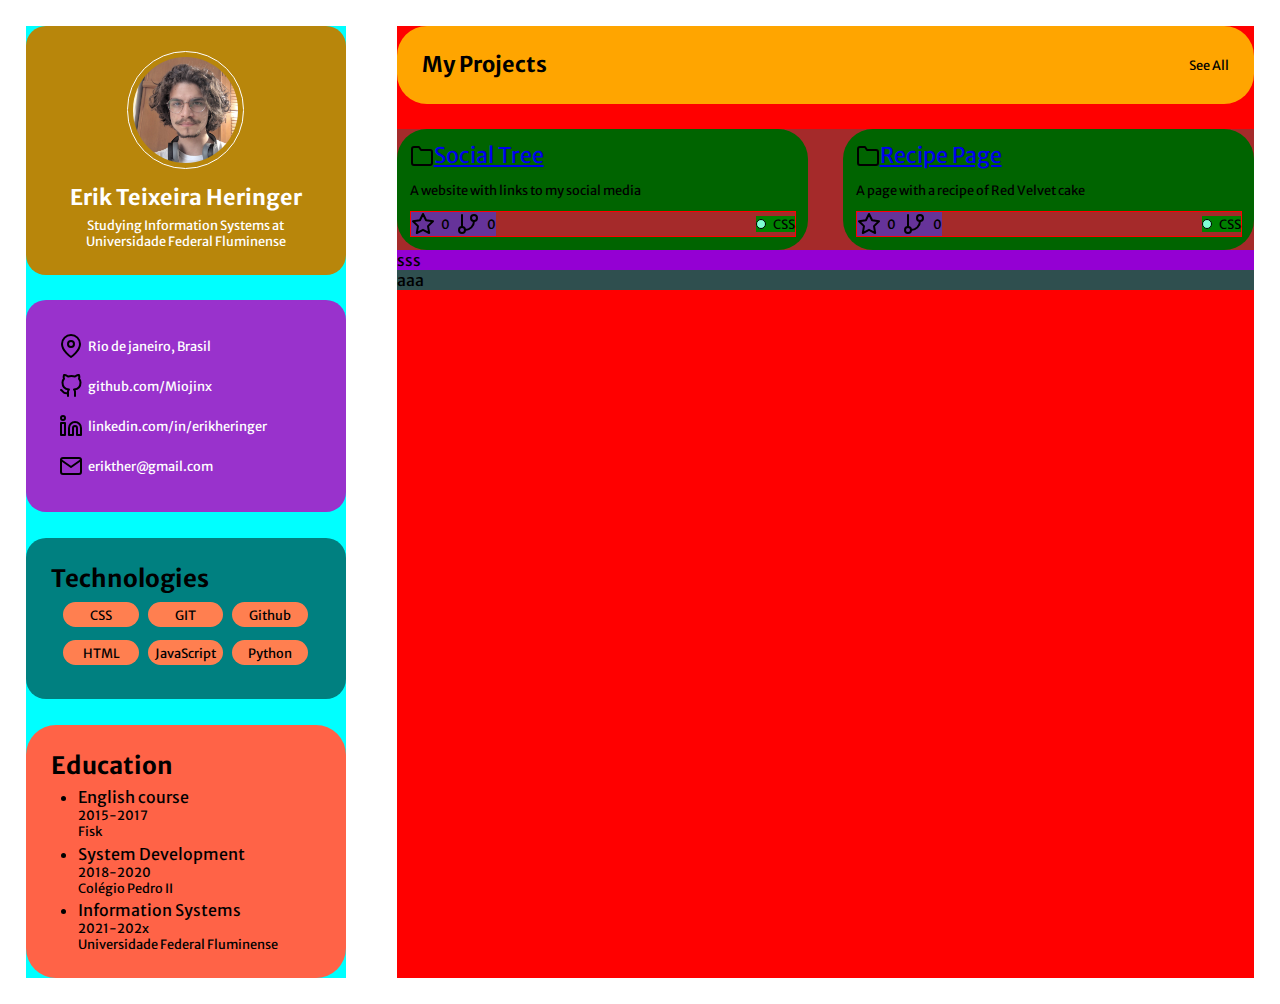
==== index.html @ 953acd4e "finished the style for projects" ====
<!DOCTYPE html>
<html lang="en">

<head>
    <link rel="stylesheet" href="style.css">
    <meta charset="UTF-8">
    <meta http-equiv="X-UA-Compatible" content="IE=edge">
    <meta name="viewport" content="width=device-width, initial-scale=1.0">
    <title>Portfólio de Erik Heringer</title>
    <link rel="preconnect" href="https://fonts.googleapis.com">
    <link rel="preconnect" href="https://fonts.gstatic.com" crossorigin>
    <link
        href="https://fonts.googleapis.com/css2?family=Merriweather+Sans:ital,wght@0,400;0,700;1,400;1,700&display=swap"
        rel="stylesheet">
</head>

<body>

    <aside>

        <div id="profile"> <!-- contains profile picture, name and charge -->
            <img id="erik-icon" src="./Erik icon.jfif" alt="imagem aqui">
            <div id="container-profile">
                <h2 id="name">Erik Teixeira Heringer</h2>
                <p id="charge">Studying Information Systems at<br>Universidade Federal Fluminense</p>
            </div>
        </div>

        <div id="informations"> <!-- location info and some social medias -->

            <div class="links-info">
                <img src="./assets/map-pin.svg" alt=""><span>Rio de janeiro, Brasil</span>
            </div>
            <div class="links-info">
                <img src="./assets/github.svg" alt="">
                <a href="https://github.com/Miojinx/">github.com/Miojinx</a>
            </div>
            <div class="links-info">
                <img src="./assets/linkedin.svg" alt="">
                <a href="https://www.linkedin.com/in/erikheringer/">linkedin.com/in/erikheringer</a>
            </div>
            <div class="links-info">
                <img src="./assets/mail.svg" alt="">
                <a href="mailto:erikther@gmail.com">erikther@gmail.com</a>
            </div>

        </div>

        <div id="technologies"> <!-- technologies Im Studying -->

            <h2>Technologies</h2>
            <div class="container-technologies">
                <div class="content-technologies">
                    <p>CSS</p>
                </div>
                <div class="content-technologies">
                    <p>GIT</p>
                </div>
                <div class="content-technologies">
                    <p>Github</p>
                </div>
                <div class="content-technologies">
                    <p>HTML</p>
                </div>
                <div class="content-technologies">
                    <p>JavaScript</p>
                </div>
                <div class="content-technologies">
                    <p>Python</p>
                </div>
            </div>

        </div>

        <!-- <div id="experiences"> When I get a job, then I'll gain experience ;) 😉
            <h2>Experiences</h2>
        </div> -->

        <div id="education"> <!-- //some courses I made -->
            <h2>Education</h2>
            <ul class="container-education">
                <li>English course</li>
                <p>2015-2017</p>
                <p class="content-location-education">Fisk</p>
                <li>System Development</li>
                <p>2018-2020</p>
                <p class="content-location-education">Colégio Pedro II</p>
                <li>Information Systems</li>
                <p>2021-202x</p>
                <p class="content-location-education">Universidade Federal Fluminense</p>
            </ul>
        </div>
    </aside>

    <main>
        <div id="my-projects">
            <h2>My Projects</h2><span id="see-all">See All</span>
        </div>

        <div id="container-projects">
            <div class="project">

                <div class="title-project"><img src="./assets/folder.svg" alt="">
                    <a href="https://github.com/Miojinx/Social-Tree">Social Tree</a>
                </div>
                <span>A website with links to my social media</span>

                <div class="bottom-of-project">
                    <div class="git-info-project"><img src="./assets/star.svg" alt="">0
                        <img src="./assets/git-branch.svg" alt="">0
                    </div>
                    <div class="main-language">
                        <div class="color-project"></div><p>CSS</p>
                    </div>
                </div>

            </div>
            <div class="project">

                <div class="title-project"><img src="./assets/folder.svg" alt="">
                    <a href="https://github.com/Miojinx/P-gina-de-Receita">Recipe Page</a>
                </div>
                <span>A page with a recipe of Red Velvet cake</span>

                <div class="bottom-of-project">
                    <div class="git-info-project"><img src="./assets/star.svg" alt="">0
                        <img src="./assets/git-branch.svg" alt="">0
                    </div>
                    <div class="main-language">
                        <div class="color-project"></div><p>CSS</p>
                    </div>
                </div>

            </div>
        </div>
        <div id="recent-posts">sss</div>
        <div id="post">aaa</div>
    </main>
</body>

</html>
---- style.css ----
@import url('https://fonts.googleapis.com/css2?family=Merriweather+Sans:ital,wght@0,400;0,700;1,400;1,700&display=swap');

*{
    margin: 0;
    padding: 0;
    font-family: 'Merriweather Sans', sans-serif;
    box-sizing: border-box;
    font: 0.8rem;
}

body{
    display: flex;
}

aside{
    display: flex;
    flex-direction: column;
    box-sizing: border-box;
    background-color: aqua;
    margin: 2vw 2vw 2vw 2vw;
}

main{
    flex-grow: 1;
    background-color: red;
    display: flex;
    flex-direction: column;
    box-sizing: border-box;
    margin: 2vw 2vw 2vw 2vw;
}

/* style of profile div */

#profile{
    background-color: darkgoldenrod;
    display: flex;
    flex-direction: column;
    align-items: center;
    justify-content: center;
    text-align: center;
    width: 25vw;
    border-radius: 20px;
    margin-bottom: 2vw;
    padding: 1vw;
    padding-top: 2vw;
    padding-bottom: 2vw;
}

#container-profile{
    display: flex;
    flex-direction: column;
    margin-top: 5%;
    color: white;
    gap: 0.5vw;
}

#container-profile h2{
    font-size: 1.35rem;
}

#container-profile p{
    font-size: 0.8rem;
}

#erik-icon{
    object-fit:cover;
    width: 40%;
    border-radius: 50%;
    border: 1px solid white;
    padding: 5px;
}

/* style of informations div */

#informations{
    box-sizing: border-box;
    padding: 2vw;
    display: flex;
    justify-content: center;
    flex-direction: column;
    background-color: darkorchid;
    color: white;
    width: 25vw;
    font-size: 0.8rem;
    border-radius: 20px;
    margin-bottom: 2vw;
}

.links-info{
    display: flex;
    padding: 3%;
    align-items: center;
    
}

#informations a, #informations a:visited{
    color: white;
    margin-left: 2%;
    transition: 0.3s;
    text-decoration: none;
}

.links-info span{
    margin-left: 2%;
}

.links-info a:hover{
    opacity: 0.7;
}

/* style of technologies div */

#technologies{
    box-sizing: border-box;
    background-color: teal;
    width: 25vw;
    padding: 2vw;
    border-radius: 20px;
    margin-bottom: 2vw;
}

.container-technologies{
    display: flex;
    padding: 3%;
    font-size: 0.8rem;
    justify-content: space-around;
    flex-wrap: wrap;
    gap: 1vw 0;
}

.content-technologies{
    text-align: center;
    width: 30%;
    padding: 1%;
/*     margin-bottom: 3%; */
    border-radius: 20px;
    background-color:coral;
}

.content-technologies p{
    padding: 3%;
}

/* style of education div */

#education{
    box-sizing: border-box;
    background-color: tomato;
    width: 25vw;
    padding: 2vw;
    border-radius: 30px;

}

#education h2{
    margin-bottom: 2%;
}

#education ul{
    padding-left: 10%;
}

#education li{
    margin-top: 2%;
}

#education p{
    font-size: 0.8rem;
}

#my-projects{
    display: flex;
    background-color: orange;
    align-items: center;
    padding: 2vw;
    justify-content: space-between;
    border-radius: 30px;
    margin-bottom: 2vw;
}

#my-projects h2{
    font-size: 1.35rem;
}

#see-all{
    font-size: 0.8rem;
}

#container-projects{
    display: flex;
    background-color: brown;
    align-items: center;
    justify-content: space-between;

}

.project{
    font-size: 0.8rem;
    background-color: darkgreen;
    width: 48%;
    border-radius: 30px;
    display: flex;
    flex-direction: column;
    justify-content: center;
    padding: 1vw;
    gap: 1vw 0;
}
.project a{
    font-size: 1.35rem;
}

.title-project{
    display: flex;
    align-items: center;
}

.bottom-of-project{
    background-color: brown;
    border: 1px solid red;
    display: flex;
    align-items: center;
    justify-content: space-between;
}

.git-info-project{
    background-color: rebeccapurple;
    display: flex;
    align-items: center;
    justify-content: center;
    gap: 0.5vw;
}

.main-language{
    background-color: green;
    display: flex;
    align-items: center;
    justify-content: center;
    gap: 0.5vw;
}

.color-project{
    background-color: aquamarine;
    width: 10px;
    height: 10px;
    border: 1px solid black;
    border-radius: 360px;
}

#recent-posts{
    background-color: darkviolet;
}

#post{
    background-color: darkslategrey;
}
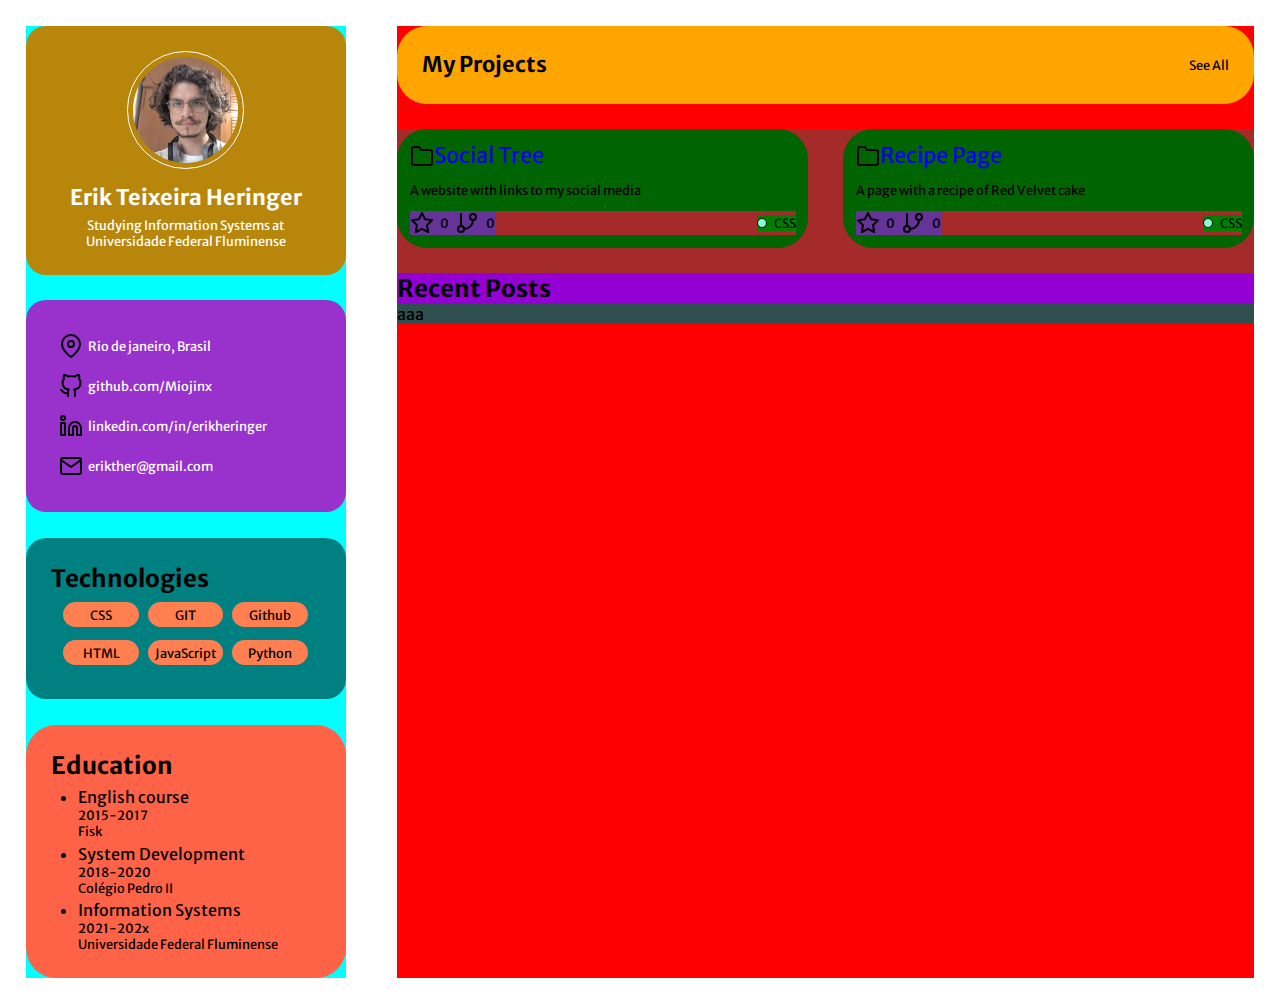
==== commit b94de8ae: "Added comments to better understanding of css" ====
--- a/index.html
+++ b/index.html
@@ -133,7 +133,7 @@
 
             </div>
         </div>
-        <div id="recent-posts">sss</div>
+        <div id="recent-posts"><h2>Recent Posts</h2></div>
         <div id="post">aaa</div>
     </main>
 </body>
--- a/style.css
+++ b/style.css
@@ -168,6 +168,8 @@
     font-size: 0.8rem;
 }
 
+/* style of project header */
+
 #my-projects{
     display: flex;
     background-color: orange;
@@ -191,8 +193,10 @@
     background-color: brown;
     align-items: center;
     justify-content: space-between;
-
-}
+    
+}
+
+/* style of projects */
 
 .project{
     font-size: 0.8rem;
@@ -204,9 +208,16 @@
     justify-content: center;
     padding: 1vw;
     gap: 1vw 0;
-}
-.project a{
+    margin-bottom: 2vw;
+}
+.project a, .project a:visited{
     font-size: 1.35rem;
+    transition: 0.3s;
+    text-decoration: none;
+}
+
+.project a:hover{
+    opacity: 0.7;
 }
 
 .title-project{
@@ -216,7 +227,6 @@
 
 .bottom-of-project{
     background-color: brown;
-    border: 1px solid red;
     display: flex;
     align-items: center;
     justify-content: space-between;
@@ -246,10 +256,14 @@
     border-radius: 360px;
 }
 
+/* style of recent posts header */
+
 #recent-posts{
     background-color: darkviolet;
 }
 
+/* style of posts */
+
 #post{
     background-color: darkslategrey;
 }
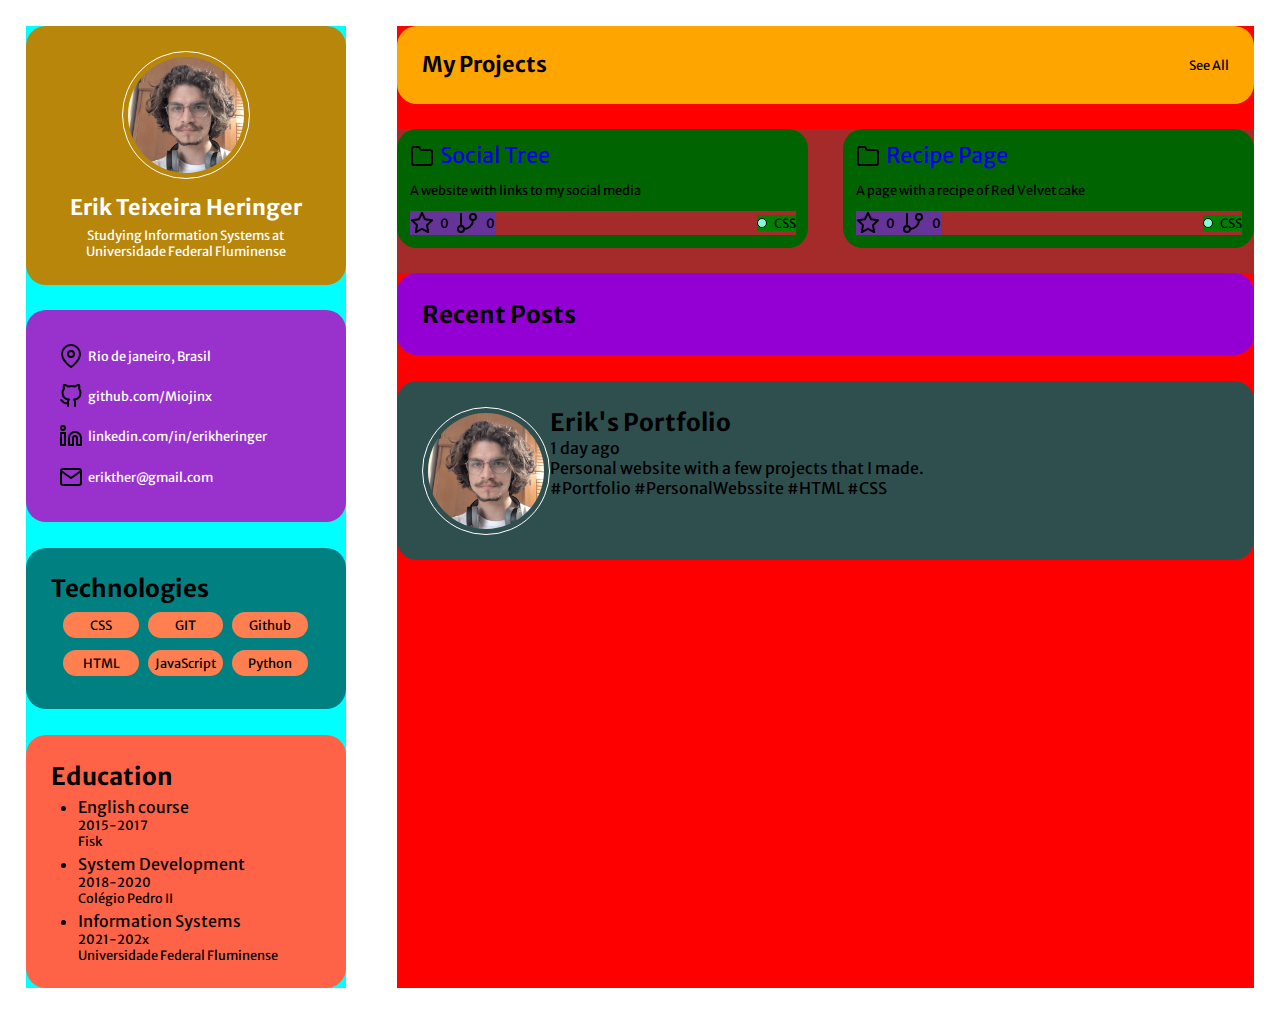
==== commit a822b1a2: "Created the html for post" ====
--- a/index.html
+++ b/index.html
@@ -19,7 +19,7 @@
     <aside>
 
         <div id="profile"> <!-- contains profile picture, name and charge -->
-            <img id="erik-icon" src="./Erik icon.jfif" alt="imagem aqui">
+            <img id="erik-icon" src="./Erik icon.jfif" alt="Erik's picture">
             <div id="container-profile">
                 <h2 id="name">Erik Teixeira Heringer</h2>
                 <p id="charge">Studying Information Systems at<br>Universidade Federal Fluminense</p>
@@ -110,7 +110,8 @@
                         <img src="./assets/git-branch.svg" alt="">0
                     </div>
                     <div class="main-language">
-                        <div class="color-project"></div><p>CSS</p>
+                        <div class="color-project"></div>
+                        <p>CSS</p>
                     </div>
                 </div>
 
@@ -127,14 +128,37 @@
                         <img src="./assets/git-branch.svg" alt="">0
                     </div>
                     <div class="main-language">
-                        <div class="color-project"></div><p>CSS</p>
+                        <div class="color-project"></div>
+                        <p>CSS</p>
                     </div>
                 </div>
 
             </div>
         </div>
-        <div id="recent-posts"><h2>Recent Posts</h2></div>
-        <div id="post">aaa</div>
+
+        <div id="recent-posts">
+            <h2>Recent Posts</h2>
+        </div>
+
+        <div id="post">
+            <img src="./Erik icon.jfif" alt="Erik's picture" id="erik-icon-post">
+            <div id="content-post">
+                <div id="content-title">
+                    <h2>Erik's Portfolio</h2>
+                    <span>1 day ago</span>
+                </div>
+                <div id="post-description">
+                    <span>Personal website with a few projects that I made.</span>
+                    <div id="hashtags">
+                        <span>#Portfolio</span>
+                        <span>#PersonalWebssite</span>
+                        <span>#HTML</span>
+                        <span>#CSS</span>
+                    </div>
+
+                </div>
+            </div>
+        </div>
     </main>
 </body>
 
--- a/style.css
+++ b/style.css
@@ -63,8 +63,7 @@
 }
 
 #erik-icon{
-    object-fit:cover;
-    width: 40%;
+    width: 10vw;
     border-radius: 50%;
     border: 1px solid white;
     padding: 5px;
@@ -148,7 +147,7 @@
     background-color: tomato;
     width: 25vw;
     padding: 2vw;
-    border-radius: 30px;
+    border-radius: 20px;
 
 }
 
@@ -176,7 +175,7 @@
     align-items: center;
     padding: 2vw;
     justify-content: space-between;
-    border-radius: 30px;
+    border-radius: 20px;
     margin-bottom: 2vw;
 }
 
@@ -202,7 +201,7 @@
     font-size: 0.8rem;
     background-color: darkgreen;
     width: 48%;
-    border-radius: 30px;
+    border-radius: 20px;
     display: flex;
     flex-direction: column;
     justify-content: center;
@@ -211,6 +210,7 @@
     margin-bottom: 2vw;
 }
 .project a, .project a:visited{
+    margin-left: 0.5vw;
     font-size: 1.35rem;
     transition: 0.3s;
     text-decoration: none;
@@ -260,10 +260,26 @@
 
 #recent-posts{
     background-color: darkviolet;
+    display: flex;
+    align-items: center;
+    padding: 2vw;
+    justify-content: space-between;
+    border-radius: 20px;
+    margin-bottom: 2vw;
 }
 
 /* style of posts */
 
 #post{
     background-color: darkslategrey;
-}
+    display: flex;
+    padding: 2vw;
+    border-radius: 20px;
+}
+
+#erik-icon-post{
+    width: 10vw;
+    border-radius: 50%;
+    border: 1px solid white;
+    padding: 5px;
+}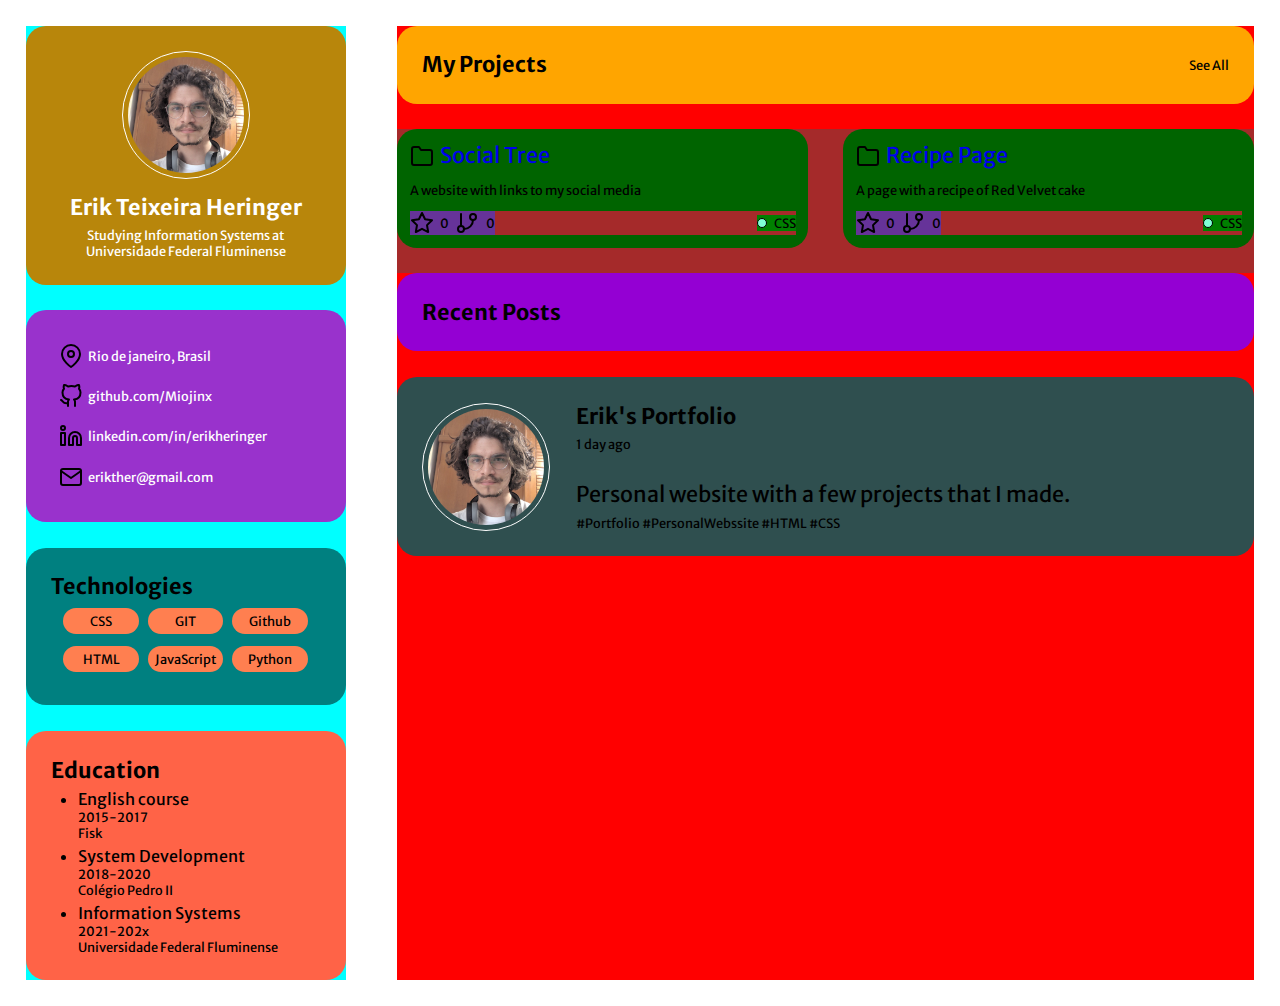
==== commit d77cb603: "Finished post div css" ====
--- a/index.html
+++ b/index.html
@@ -143,12 +143,12 @@
         <div id="post">
             <img src="./Erik icon.jfif" alt="Erik's picture" id="erik-icon-post">
             <div id="content-post">
-                <div id="content-title">
+                <div id="content-title-post">
                     <h2>Erik's Portfolio</h2>
                     <span>1 day ago</span>
                 </div>
                 <div id="post-description">
-                    <span>Personal website with a few projects that I made.</span>
+                    <span id="post-span-description">Personal website with a few projects that I made.</span>
                     <div id="hashtags">
                         <span>#Portfolio</span>
                         <span>#PersonalWebssite</span>
--- a/style.css
+++ b/style.css
@@ -6,6 +6,14 @@
     font-family: 'Merriweather Sans', sans-serif;
     box-sizing: border-box;
     font: 0.8rem;
+}
+
+p, span{
+    font-size: 0.8rem;
+}
+
+h2{
+    font-size: 1.35rem;
 }
 
 body{
@@ -275,6 +283,7 @@
     display: flex;
     padding: 2vw;
     border-radius: 20px;
+    font-size: 0.8rem;
 }
 
 #erik-icon-post{
@@ -282,4 +291,28 @@
     border-radius: 50%;
     border: 1px solid white;
     padding: 5px;
+}
+
+#content-post{
+    margin-left: 2vw;
+    display: flex;
+    flex-direction: column;
+    justify-content: space-between;
+}
+
+#content-title-post{
+    display: flex;
+    flex-direction: column;
+    justify-content: center;
+    row-gap: 0.5vw;
+}
+
+#post-description{
+    display: flex;
+    flex-direction: column;
+    row-gap: 0.5vw;
+}
+
+#post-span-description{
+    font-size: 1.35rem;
 }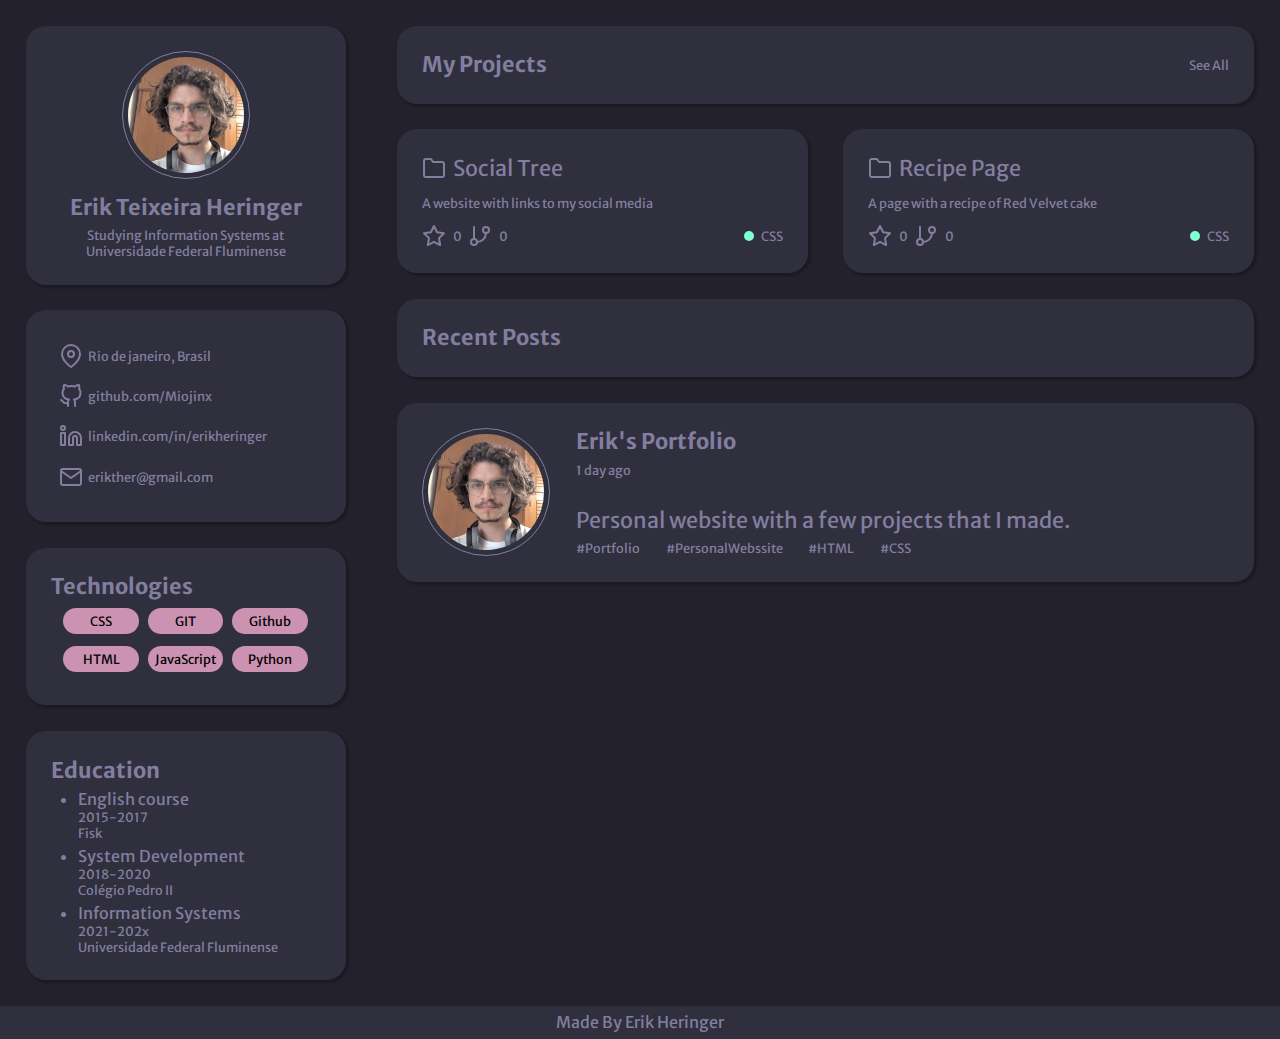
==== commit de432c31: "added footer" ====
--- a/index.html
+++ b/index.html
@@ -15,151 +15,153 @@
 </head>
 
 <body>
+    <div id="page-content">
+        <aside>
 
-    <aside>
-
-        <div id="profile"> <!-- contains profile picture, name and charge -->
-            <img id="erik-icon" src="./Erik icon.jfif" alt="Erik's picture">
-            <div id="container-profile">
-                <h2 id="name">Erik Teixeira Heringer</h2>
-                <p id="charge">Studying Information Systems at<br>Universidade Federal Fluminense</p>
-            </div>
-        </div>
-
-        <div id="informations"> <!-- location info and some social medias -->
-
-            <div class="links-info">
-                <img src="./assets/map-pin.svg" alt=""><span>Rio de janeiro, Brasil</span>
-            </div>
-            <div class="links-info">
-                <img src="./assets/github.svg" alt="">
-                <a href="https://github.com/Miojinx/">github.com/Miojinx</a>
-            </div>
-            <div class="links-info">
-                <img src="./assets/linkedin.svg" alt="">
-                <a href="https://www.linkedin.com/in/erikheringer/">linkedin.com/in/erikheringer</a>
-            </div>
-            <div class="links-info">
-                <img src="./assets/mail.svg" alt="">
-                <a href="mailto:erikther@gmail.com">erikther@gmail.com</a>
-            </div>
-
-        </div>
-
-        <div id="technologies"> <!-- technologies Im Studying -->
-
-            <h2>Technologies</h2>
-            <div class="container-technologies">
-                <div class="content-technologies">
-                    <p>CSS</p>
-                </div>
-                <div class="content-technologies">
-                    <p>GIT</p>
-                </div>
-                <div class="content-technologies">
-                    <p>Github</p>
-                </div>
-                <div class="content-technologies">
-                    <p>HTML</p>
-                </div>
-                <div class="content-technologies">
-                    <p>JavaScript</p>
-                </div>
-                <div class="content-technologies">
-                    <p>Python</p>
+            <div id="profile"> <!-- contains profile picture, name and charge -->
+                <img id="erik-icon" src="./Erik icon.jfif" alt="Erik's picture">
+                <div id="container-profile">
+                    <h2 id="name">Erik Teixeira Heringer</h2>
+                    <p id="charge">Studying Information Systems at<br>Universidade Federal Fluminense</p>
                 </div>
             </div>
 
-        </div>
+            <div id="informations"> <!-- location info and some social medias -->
 
-        <!-- <div id="experiences"> When I get a job, then I'll gain experience ;) 😉
-            <h2>Experiences</h2>
-        </div> -->
+                <div class="links-info">
+                    <img src="./assets/map-pin.svg" alt=""><span>Rio de janeiro, Brasil</span>
+                </div>
+                <div class="links-info">
+                    <img src="./assets/github.svg" alt="">
+                    <a href="https://github.com/Miojinx/">github.com/Miojinx</a>
+                </div>
+                <div class="links-info">
+                    <img src="./assets/linkedin.svg" alt="">
+                    <a href="https://www.linkedin.com/in/erikheringer/">linkedin.com/in/erikheringer</a>
+                </div>
+                <div class="links-info">
+                    <img src="./assets/mail.svg" alt="">
+                    <a href="mailto:erikther@gmail.com">erikther@gmail.com</a>
+                </div>
 
-        <div id="education"> <!-- //some courses I made -->
-            <h2>Education</h2>
-            <ul class="container-education">
-                <li>English course</li>
-                <p>2015-2017</p>
-                <p class="content-location-education">Fisk</p>
-                <li>System Development</li>
-                <p>2018-2020</p>
-                <p class="content-location-education">Colégio Pedro II</p>
-                <li>Information Systems</li>
-                <p>2021-202x</p>
-                <p class="content-location-education">Universidade Federal Fluminense</p>
-            </ul>
-        </div>
-    </aside>
+            </div>
 
-    <main>
-        <div id="my-projects">
-            <h2>My Projects</h2><span id="see-all">See All</span>
-        </div>
+            <div id="technologies"> <!-- technologies Im Studying -->
 
-        <div id="container-projects">
-            <div class="project">
-
-                <div class="title-project"><img src="./assets/folder.svg" alt="">
-                    <a href="https://github.com/Miojinx/Social-Tree">Social Tree</a>
-                </div>
-                <span>A website with links to my social media</span>
-
-                <div class="bottom-of-project">
-                    <div class="git-info-project"><img src="./assets/star.svg" alt="">0
-                        <img src="./assets/git-branch.svg" alt="">0
+                <h2>Technologies</h2>
+                <div class="container-technologies">
+                    <div class="content-technologies">
+                        <p>CSS</p>
                     </div>
-                    <div class="main-language">
-                        <div class="color-project"></div>
-                        <p>CSS</p>
+                    <div class="content-technologies">
+                        <p>GIT</p>
+                    </div>
+                    <div class="content-technologies">
+                        <p>Github</p>
+                    </div>
+                    <div class="content-technologies">
+                        <p>HTML</p>
+                    </div>
+                    <div class="content-technologies">
+                        <p>JavaScript</p>
+                    </div>
+                    <div class="content-technologies">
+                        <p>Python</p>
                     </div>
                 </div>
 
             </div>
-            <div class="project">
 
-                <div class="title-project"><img src="./assets/folder.svg" alt="">
-                    <a href="https://github.com/Miojinx/P-gina-de-Receita">Recipe Page</a>
+            <!-- <div id="experiences"> When I get a job, then I'll gain experience ;) 😉
+            <h2>Experiences</h2>
+        </div> -->
+
+            <div id="education"> <!-- //some courses I made -->
+                <h2>Education</h2>
+                <ul class="container-education">
+                    <li>English course</li>
+                    <p>2015-2017</p>
+                    <p class="content-location-education">Fisk</p>
+                    <li>System Development</li>
+                    <p>2018-2020</p>
+                    <p class="content-location-education">Colégio Pedro II</p>
+                    <li>Information Systems</li>
+                    <p>2021-202x</p>
+                    <p class="content-location-education">Universidade Federal Fluminense</p>
+                </ul>
+            </div>
+        </aside>
+
+        <main>
+            <div id="my-projects">
+                <h2>My Projects</h2><span id="see-all">See All</span>
+            </div>
+
+            <div id="container-projects">
+                <div class="project">
+
+                    <div class="title-project"><img src="./assets/folder.svg" alt="">
+                        <a href="https://github.com/Miojinx/Social-Tree">Social Tree</a>
+                    </div>
+                    <span>A website with links to my social media</span>
+
+                    <div class="bottom-of-project">
+                        <div class="git-info-project"><img src="./assets/star.svg" alt="">0
+                            <img src="./assets/git-branch.svg" alt="">0
+                        </div>
+                        <div class="main-language">
+                            <div class="color-project"></div>
+                            <p>CSS</p>
+                        </div>
+                    </div>
+
                 </div>
-                <span>A page with a recipe of Red Velvet cake</span>
+                <div class="project">
 
-                <div class="bottom-of-project">
-                    <div class="git-info-project"><img src="./assets/star.svg" alt="">0
-                        <img src="./assets/git-branch.svg" alt="">0
+                    <div class="title-project"><img src="./assets/folder.svg" alt="">
+                        <a href="https://github.com/Miojinx/P-gina-de-Receita">Recipe Page</a>
                     </div>
-                    <div class="main-language">
-                        <div class="color-project"></div>
-                        <p>CSS</p>
-                    </div>
-                </div>
+                    <span>A page with a recipe of Red Velvet cake</span>
 
-            </div>
-        </div>
-
-        <div id="recent-posts">
-            <h2>Recent Posts</h2>
-        </div>
-
-        <div id="post">
-            <img src="./Erik icon.jfif" alt="Erik's picture" id="erik-icon-post">
-            <div id="content-post">
-                <div id="content-title-post">
-                    <h2>Erik's Portfolio</h2>
-                    <span>1 day ago</span>
-                </div>
-                <div id="post-description">
-                    <span id="post-span-description">Personal website with a few projects that I made.</span>
-                    <div id="hashtags">
-                        <span>#Portfolio</span>
-                        <span>#PersonalWebssite</span>
-                        <span>#HTML</span>
-                        <span>#CSS</span>
+                    <div class="bottom-of-project">
+                        <div class="git-info-project"><img src="./assets/star.svg" alt="">0
+                            <img src="./assets/git-branch.svg" alt="">0
+                        </div>
+                        <div class="main-language">
+                            <div class="color-project"></div>
+                            <p>CSS</p>
+                        </div>
                     </div>
 
                 </div>
             </div>
-        </div>
-    </main>
+
+            <div id="recent-posts">
+                <h2>Recent Posts</h2>
+            </div>
+
+            <div id="post">
+                <img src="./Erik icon.jfif" alt="Erik's picture" id="erik-icon-post">
+                <div id="content-post">
+                    <div id="content-title-post">
+                        <h2>Erik's Portfolio</h2>
+                        <span>1 day ago</span>
+                    </div>
+                    <div id="post-description">
+                        <span id="post-span-description">Personal website with a few projects that I made.</span>
+                        <div id="hashtags">
+                            <span>#Portfolio</span>
+                            <span>#PersonalWebssite</span>
+                            <span>#HTML</span>
+                            <span>#CSS</span>
+                        </div>
+
+                    </div>
+                </div>
+            </div>
+        </main>
+    </div>
+    <footer> Made By Erik Heringer</footer>
 </body>
 
 </html>--- a/style.css
+++ b/style.css
@@ -6,6 +6,7 @@
     font-family: 'Merriweather Sans', sans-serif;
     box-sizing: border-box;
     font: 0.8rem;
+    color: #837E9F;
 }
 
 p, span{
@@ -16,21 +17,26 @@
     font-size: 1.35rem;
 }
 
+#page-content{
+    display: flex;
+}
+
 body{
     display: flex;
-}
+    background-color: #22212C;
+    flex-direction: column;
+}
+
 
 aside{
     display: flex;
     flex-direction: column;
     box-sizing: border-box;
-    background-color: aqua;
     margin: 2vw 2vw 2vw 2vw;
 }
 
 main{
     flex-grow: 1;
-    background-color: red;
     display: flex;
     flex-direction: column;
     box-sizing: border-box;
@@ -40,7 +46,7 @@
 /* style of profile div */
 
 #profile{
-    background-color: darkgoldenrod;
+    background-color: #302F3D;
     display: flex;
     flex-direction: column;
     align-items: center;
@@ -52,13 +58,13 @@
     padding: 1vw;
     padding-top: 2vw;
     padding-bottom: 2vw;
+    box-shadow: 2px 2px 2px 1px rgba(0, 0, 0, 0.2);
 }
 
 #container-profile{
     display: flex;
     flex-direction: column;
     margin-top: 5%;
-    color: white;
     gap: 0.5vw;
 }
 
@@ -73,7 +79,7 @@
 #erik-icon{
     width: 10vw;
     border-radius: 50%;
-    border: 1px solid white;
+    border: 1px solid #837E9F;
     padding: 5px;
 }
 
@@ -85,12 +91,12 @@
     display: flex;
     justify-content: center;
     flex-direction: column;
-    background-color: darkorchid;
-    color: white;
+    background-color: #302F3D;
     width: 25vw;
     font-size: 0.8rem;
     border-radius: 20px;
     margin-bottom: 2vw;
+    box-shadow: 2px 2px 2px 1px rgba(0, 0, 0, 0.2);
 }
 
 .links-info{
@@ -101,7 +107,6 @@
 }
 
 #informations a, #informations a:visited{
-    color: white;
     margin-left: 2%;
     transition: 0.3s;
     text-decoration: none;
@@ -119,11 +124,12 @@
 
 #technologies{
     box-sizing: border-box;
-    background-color: teal;
+    background-color: #302F3D;
     width: 25vw;
     padding: 2vw;
     border-radius: 20px;
     margin-bottom: 2vw;
+    box-shadow: 2px 2px 2px 1px rgba(0, 0, 0, 0.2);
 }
 
 .container-technologies{
@@ -141,22 +147,23 @@
     padding: 1%;
 /*     margin-bottom: 3%; */
     border-radius: 20px;
-    background-color:coral;
+    background-color:#CB92B1;
 }
 
 .content-technologies p{
     padding: 3%;
+    color: black;
 }
 
 /* style of education div */
 
 #education{
     box-sizing: border-box;
-    background-color: tomato;
+    background-color: #302F3D;
     width: 25vw;
     padding: 2vw;
     border-radius: 20px;
-
+    box-shadow: 2px 2px 2px 1px rgba(0, 0, 0, 0.2);
 }
 
 #education h2{
@@ -179,12 +186,13 @@
 
 #my-projects{
     display: flex;
-    background-color: orange;
-    align-items: center;
-    padding: 2vw;
-    justify-content: space-between;
-    border-radius: 20px;
-    margin-bottom: 2vw;
+    background-color: #302F3D;
+    align-items: center;
+    padding: 2vw;
+    justify-content: space-between;
+    border-radius: 20px;
+    margin-bottom: 2vw;
+    box-shadow: 2px 2px 2px 1px rgba(0, 0, 0, 0.2);
 }
 
 #my-projects h2{
@@ -197,25 +205,24 @@
 
 #container-projects{
     display: flex;
-    background-color: brown;
-    align-items: center;
-    justify-content: space-between;
-    
+    align-items: center;
+    justify-content: space-between;
 }
 
 /* style of projects */
 
 .project{
-    font-size: 0.8rem;
-    background-color: darkgreen;
+    background-color: #302F3D;
+    font-size: 0.8rem;
     width: 48%;
     border-radius: 20px;
     display: flex;
     flex-direction: column;
     justify-content: center;
-    padding: 1vw;
+    padding: 2vw;
     gap: 1vw 0;
     margin-bottom: 2vw;
+    box-shadow: 2px 2px 2px 1px rgba(0, 0, 0, 0.2);
 }
 .project a, .project a:visited{
     margin-left: 0.5vw;
@@ -234,14 +241,12 @@
 }
 
 .bottom-of-project{
-    background-color: brown;
     display: flex;
     align-items: center;
     justify-content: space-between;
 }
 
 .git-info-project{
-    background-color: rebeccapurple;
     display: flex;
     align-items: center;
     justify-content: center;
@@ -249,7 +254,6 @@
 }
 
 .main-language{
-    background-color: green;
     display: flex;
     align-items: center;
     justify-content: center;
@@ -260,36 +264,39 @@
     background-color: aquamarine;
     width: 10px;
     height: 10px;
-    border: 1px solid black;
+    border: 1px  black;
     border-radius: 360px;
 }
 
 /* style of recent posts header */
 
 #recent-posts{
-    background-color: darkviolet;
-    display: flex;
-    align-items: center;
-    padding: 2vw;
-    justify-content: space-between;
-    border-radius: 20px;
-    margin-bottom: 2vw;
+    background-color: #302F3D;
+    display: flex;
+    align-items: center;
+    padding: 2vw;
+    justify-content: space-between;
+    border-radius: 20px;
+    margin-bottom: 2vw;
+    box-shadow: 2px 2px 2px 1px rgba(0, 0, 0, 0.2);
 }
 
 /* style of posts */
 
 #post{
-    background-color: darkslategrey;
-    display: flex;
-    padding: 2vw;
-    border-radius: 20px;
-    font-size: 0.8rem;
+    background-color: #302F3D;
+    display: flex;
+    padding: 2vw;
+    border-radius: 20px;
+    font-size: 0.8rem;
+    box-shadow: 2px 2px 2px 1px rgba(0, 0, 0, 0.2);
 }
 
 #erik-icon-post{
     width: 10vw;
     border-radius: 50%;
-    border: 1px solid white;
+    
+    border: 1px solid #837E9F;
     padding: 5px;
 }
 
@@ -315,4 +322,19 @@
 
 #post-span-description{
     font-size: 1.35rem;
-}+}
+
+#hashtags{
+    display: flex;
+    gap: 2vw;
+}
+
+footer{
+    display: flex;
+    align-items: center;
+    justify-content: center;
+    width: 100vw;
+    background-color: #302F3D;
+    padding: 0.5vw 0;
+}
+
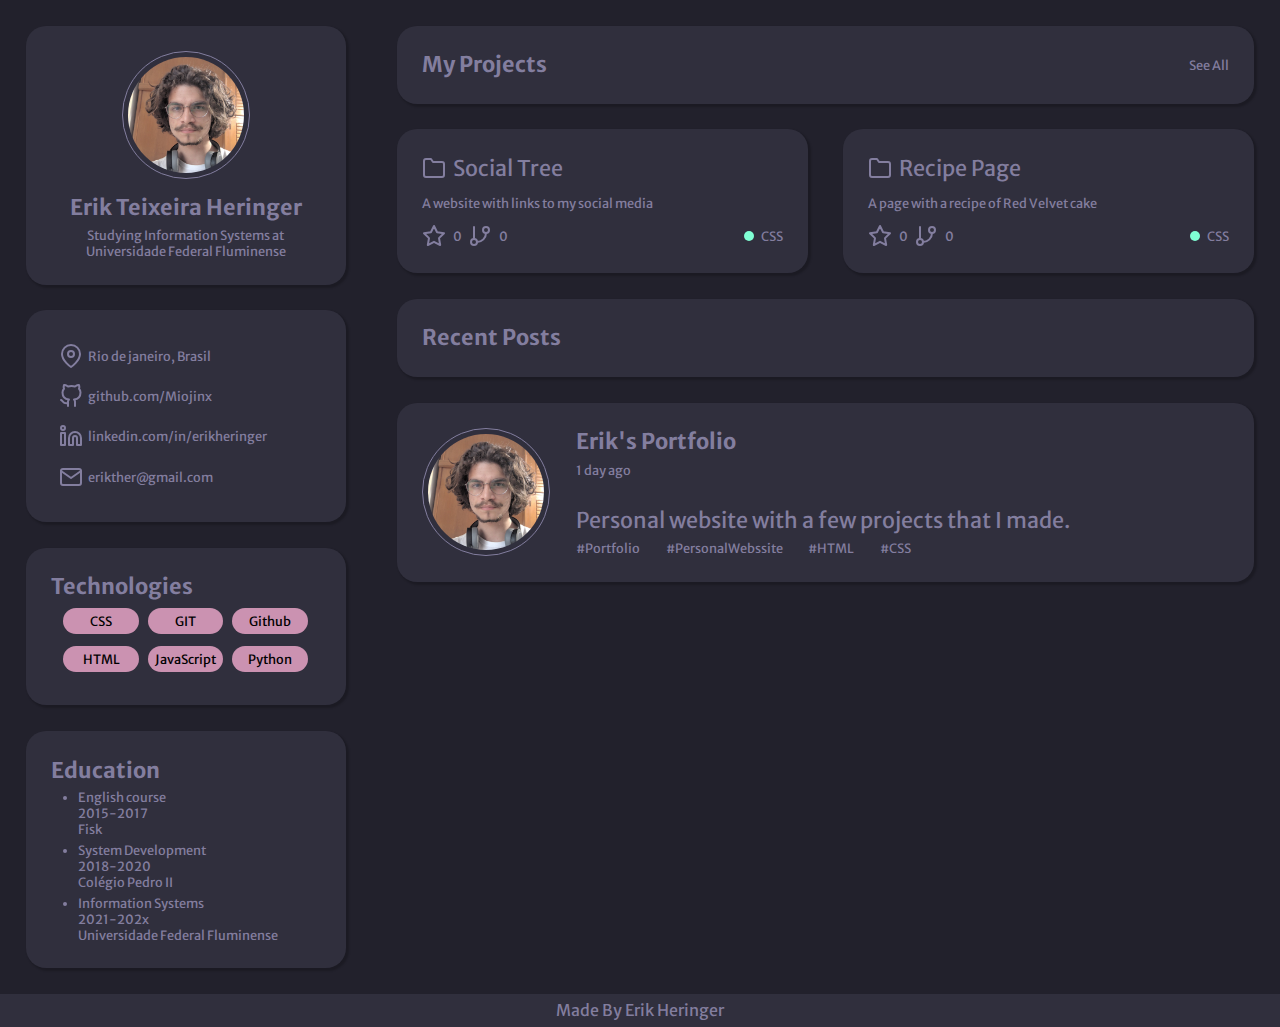
==== commit 330d1a23: "Created the media queries to make the website responsive" ====
--- a/index.html
+++ b/index.html
@@ -6,7 +6,7 @@
     <meta charset="UTF-8">
     <meta http-equiv="X-UA-Compatible" content="IE=edge">
     <meta name="viewport" content="width=device-width, initial-scale=1.0">
-    <title>Portfólio de Erik Heringer</title>
+    <title> Erik Heringer's Portfolio</title>
     <link rel="preconnect" href="https://fonts.googleapis.com">
     <link rel="preconnect" href="https://fonts.gstatic.com" crossorigin>
     <link
@@ -106,8 +106,8 @@
                     <span>A website with links to my social media</span>
 
                     <div class="bottom-of-project">
-                        <div class="git-info-project"><img src="./assets/star.svg" alt="">0
-                            <img src="./assets/git-branch.svg" alt="">0
+                        <div class="git-info-project"><img src="./assets/star.svg" alt=""><span>0</span>
+                            <img src="./assets/git-branch.svg" alt=""><span>0</span>
                         </div>
                         <div class="main-language">
                             <div class="color-project"></div>
@@ -124,8 +124,8 @@
                     <span>A page with a recipe of Red Velvet cake</span>
 
                     <div class="bottom-of-project">
-                        <div class="git-info-project"><img src="./assets/star.svg" alt="">0
-                            <img src="./assets/git-branch.svg" alt="">0
+                        <div class="git-info-project"><img src="./assets/star.svg" alt=""> <span>0</span>
+                            <img src="./assets/git-branch.svg" alt=""><span>0</span>
                         </div>
                         <div class="main-language">
                             <div class="color-project"></div>
@@ -141,7 +141,7 @@
             </div>
 
             <div id="post">
-                <img src="./Erik icon.jfif" alt="Erik's picture" id="erik-icon-post">
+                <div id="img-post"><img src="./Erik icon.jfif" alt="Erik's picture" id="erik-icon-post"></div>
                 <div id="content-post">
                     <div id="content-title-post">
                         <h2>Erik's Portfolio</h2>
--- a/style.css
+++ b/style.css
@@ -1,6 +1,6 @@
 @import url('https://fonts.googleapis.com/css2?family=Merriweather+Sans:ital,wght@0,400;0,700;1,400;1,700&display=swap');
 
-*{
+* {
     margin: 0;
     padding: 0;
     font-family: 'Merriweather Sans', sans-serif;
@@ -9,33 +9,32 @@
     color: #837E9F;
 }
 
-p, span{
-    font-size: 0.8rem;
-}
-
-h2{
+p, span {
+    font-size: 0.8rem;
+}
+
+h2 {
     font-size: 1.35rem;
 }
 
-#page-content{
-    display: flex;
-}
-
-body{
+body {
     display: flex;
     background-color: #22212C;
     flex-direction: column;
 }
 
-
-aside{
+#page-content {
+    display: flex;
+}
+
+aside {
     display: flex;
     flex-direction: column;
     box-sizing: border-box;
     margin: 2vw 2vw 2vw 2vw;
 }
 
-main{
+main {
     flex-grow: 1;
     display: flex;
     flex-direction: column;
@@ -45,7 +44,7 @@
 
 /* style of profile div */
 
-#profile{
+#profile {
     background-color: #302F3D;
     display: flex;
     flex-direction: column;
@@ -61,22 +60,22 @@
     box-shadow: 2px 2px 2px 1px rgba(0, 0, 0, 0.2);
 }
 
-#container-profile{
+#container-profile {
     display: flex;
     flex-direction: column;
     margin-top: 5%;
     gap: 0.5vw;
 }
 
-#container-profile h2{
+#container-profile h2 {
     font-size: 1.35rem;
 }
 
-#container-profile p{
-    font-size: 0.8rem;
-}
-
-#erik-icon{
+#container-profile p {
+    font-size: 0.8rem;
+}
+
+#erik-icon {
     width: 10vw;
     border-radius: 50%;
     border: 1px solid #837E9F;
@@ -85,7 +84,7 @@
 
 /* style of informations div */
 
-#informations{
+#informations {
     box-sizing: border-box;
     padding: 2vw;
     display: flex;
@@ -99,30 +98,31 @@
     box-shadow: 2px 2px 2px 1px rgba(0, 0, 0, 0.2);
 }
 
-.links-info{
+.links-info {
     display: flex;
     padding: 3%;
     align-items: center;
-    
-}
-
-#informations a, #informations a:visited{
+
+}
+
+#informations a, #informations a:visited {
+    font-size: 0.8rem;
     margin-left: 2%;
     transition: 0.3s;
     text-decoration: none;
 }
 
-.links-info span{
+.links-info span {
     margin-left: 2%;
 }
 
-.links-info a:hover{
+.links-info a:hover {
     opacity: 0.7;
 }
 
 /* style of technologies div */
 
-#technologies{
+#technologies {
     box-sizing: border-box;
     background-color: #302F3D;
     width: 25vw;
@@ -132,7 +132,7 @@
     box-shadow: 2px 2px 2px 1px rgba(0, 0, 0, 0.2);
 }
 
-.container-technologies{
+.container-technologies {
     display: flex;
     padding: 3%;
     font-size: 0.8rem;
@@ -141,23 +141,23 @@
     gap: 1vw 0;
 }
 
-.content-technologies{
+.content-technologies {
     text-align: center;
     width: 30%;
     padding: 1%;
-/*     margin-bottom: 3%; */
-    border-radius: 20px;
-    background-color:#CB92B1;
-}
-
-.content-technologies p{
+    /*     margin-bottom: 3%; */
+    border-radius: 20px;
+    background-color: #CB92B1;
+}
+
+.content-technologies p {
     padding: 3%;
     color: black;
 }
 
 /* style of education div */
 
-#education{
+#education {
     box-sizing: border-box;
     background-color: #302F3D;
     width: 25vw;
@@ -166,25 +166,26 @@
     box-shadow: 2px 2px 2px 1px rgba(0, 0, 0, 0.2);
 }
 
-#education h2{
+#education h2 {
     margin-bottom: 2%;
 }
 
-#education ul{
+#education ul {
     padding-left: 10%;
 }
 
-#education li{
+#education li {
     margin-top: 2%;
-}
-
-#education p{
+    font-size: 0.8rem;
+}
+
+#education p {
     font-size: 0.8rem;
 }
 
 /* style of project header */
 
-#my-projects{
+#my-projects {
     display: flex;
     background-color: #302F3D;
     align-items: center;
@@ -195,15 +196,15 @@
     box-shadow: 2px 2px 2px 1px rgba(0, 0, 0, 0.2);
 }
 
-#my-projects h2{
+#my-projects h2 {
     font-size: 1.35rem;
 }
 
-#see-all{
-    font-size: 0.8rem;
-}
-
-#container-projects{
+#see-all {
+    font-size: 0.8rem;
+}
+
+#container-projects {
     display: flex;
     align-items: center;
     justify-content: space-between;
@@ -211,7 +212,7 @@
 
 /* style of projects */
 
-.project{
+.project {
     background-color: #302F3D;
     font-size: 0.8rem;
     width: 48%;
@@ -224,53 +225,54 @@
     margin-bottom: 2vw;
     box-shadow: 2px 2px 2px 1px rgba(0, 0, 0, 0.2);
 }
-.project a, .project a:visited{
+
+.project a, .project a:visited {
     margin-left: 0.5vw;
     font-size: 1.35rem;
     transition: 0.3s;
     text-decoration: none;
 }
 
-.project a:hover{
+.project a:hover {
     opacity: 0.7;
 }
 
-.title-project{
-    display: flex;
-    align-items: center;
-}
-
-.bottom-of-project{
+.title-project {
+    display: flex;
+    align-items: center;
+}
+
+.bottom-of-project {
     display: flex;
     align-items: center;
     justify-content: space-between;
 }
 
-.git-info-project{
+.git-info-project {
     display: flex;
     align-items: center;
     justify-content: center;
     gap: 0.5vw;
 }
 
-.main-language{
+.main-language {
     display: flex;
     align-items: center;
     justify-content: center;
     gap: 0.5vw;
 }
 
-.color-project{
+.color-project {
     background-color: aquamarine;
     width: 10px;
     height: 10px;
-    border: 1px  black;
+    border: 1px black;
     border-radius: 360px;
 }
 
 /* style of recent posts header */
 
-#recent-posts{
+#recent-posts {
     background-color: #302F3D;
     display: flex;
     align-items: center;
@@ -283,58 +285,308 @@
 
 /* style of posts */
 
-#post{
-    background-color: #302F3D;
-    display: flex;
-    padding: 2vw;
-    border-radius: 20px;
-    font-size: 0.8rem;
-    box-shadow: 2px 2px 2px 1px rgba(0, 0, 0, 0.2);
-}
-
-#erik-icon-post{
+#post {
+
+    background-color: #302F3D;
+    display: flex;
+    padding: 2vw;
+    border-radius: 20px;
+    font-size: 0.8rem;
+    box-shadow: 2px 2px 2px 1px rgba(0, 0, 0, 0.2);
+}
+
+#img-post {
+    display: flex;
+    align-items: center;
+    align-self: center;
+    justify-content: center;
     width: 10vw;
+    height: 10vw;
+}
+
+#erik-icon-post {
+    width: 100%;
     border-radius: 50%;
-    
+
     border: 1px solid #837E9F;
     padding: 5px;
 }
 
-#content-post{
+#content-post {
     margin-left: 2vw;
     display: flex;
     flex-direction: column;
     justify-content: space-between;
 }
 
-#content-title-post{
+#content-title-post {
     display: flex;
     flex-direction: column;
     justify-content: center;
     row-gap: 0.5vw;
 }
 
-#post-description{
+#post-description {
     display: flex;
     flex-direction: column;
     row-gap: 0.5vw;
 }
 
-#post-span-description{
+#post-span-description {
     font-size: 1.35rem;
 }
 
-#hashtags{
+#hashtags {
     display: flex;
     gap: 2vw;
 }
 
-footer{
-    display: flex;
-    align-items: center;
-    justify-content: center;
-    width: 100vw;
+footer {
+    display: flex;
+    align-items: center;
+    justify-content: center;
     background-color: #302F3D;
     padding: 0.5vw 0;
 }
 
+@media (max-width:1100px) {
+    * {
+        font-size: 0.7rem;
+    }
+
+    li, a {
+        font-size: 0.7rem;
+    }
+}
+
+@media (max-width: 768px) {
+    * {
+        font-size: 0.6rem;
+    }
+
+    li, a {
+        font-size: 0.6rem;
+    }
+
+    .links-info img {
+        width: 10%;
+    }
+
+    .project img {
+        width: 9%;
+    }
+
+    .git-info-project {
+        width: 100%;
+        justify-content: flex-start;
+    }
+
+}
+
+@media (max-width: 610px) {
+    * {
+        font-size: 0.5rem;
+    }
+
+    li, a {
+        font-size: 0.5rem;
+    }
+
+    #erik-icon {
+        width: 9vw;
+    }
+
+    #img-post {
+        width: 9vw;
+        height: 9vw;
+    }
+}
+
+@media (max-width: 575px) {
+
+    * {
+        font-size: 0.4rem;
+    }
+
+    li, a {
+        font-size: 0.4rem;
+    }
+
+}
+
+@media (max-width: 530px) {
+    #page-content {
+        flex-direction: column;
+        align-items: center;
+        justify-content: center;
+    }
+
+    * {
+        font-size: 0.8rem;
+    }
+
+    li, a {
+        font-size: 0.8rem;
+    }
+
+    aside{
+        margin-bottom: 0
+    }
+    main{
+        margin-top: 0;
+    }
+
+    #profile {
+        width: 80vw;
+        border-radius: 20px;
+        padding: 3vw;
+        margin-bottom: 4vw;
+    }
+
+    #erik-icon {
+        width: 15vw;
+        
+    }
+
+    #container-profile {
+        margin-top: 3%;
+        
+    }
+
+    #informations {
+        width: 80vw;
+        padding: 3vw;
+        margin-bottom: 4vw;
+    }
+
+    .links-info{
+        padding-left: 10%;
+    }
+
+    .links-info img {
+        width: 5%;
+    }
+
+    #technologies {
+        width: 80vw;
+        padding: 3vw;
+        margin-bottom: 4vw;
+    }
+
+    #education {
+        width: 80vw;
+        padding: 3vw;
+        margin-bottom: 4vw;
+    }
+
+    main {
+        align-items: center;
+        justify-content: center;
+    }
+
+    #my-projects {
+        width: 80vw;
+        border-radius: 15px;
+        padding: 3vw;
+        margin-bottom: 4vw;
+    }
+
+    .project{
+        padding: 3vw;
+        gap: 2vw 0;
+        margin-bottom: 4vw;
+    }
+
+    #container-projects {
+        width: 80vw;
+    }
+
+    #recent-posts {
+        width: 80vw;
+        border-radius: 15px;
+        margin-bottom: 4vw;
+    }
+
+    #post {
+        width: 80vw;
+    }
+
+    #content-title-post{
+        row-gap: 0;
+    }
+
+    #img-post{
+        width: 15vw;
+        height: 15vw;
+    }
+
+    #post-span-description {
+        font-size: 0.7rem;
+    }
+
+}
+
+@media (max-width: 400px){
+    * {
+        font-size: 0.7rem;
+    }
+
+    li, a {
+        font-size: 0.7rem;
+    }
+}
+
+@media (max-width: 360px){
+    * {
+        font-size: 0.6rem;
+    }
+
+    li, a {
+        font-size: 0.6rem;
+    }
+}
+
+@media (max-width: 360px){
+    * {
+        font-size: 0.6rem;
+    }
+
+    li, a {
+        font-size: 0.6rem;
+    }
+
+    #profile{
+        width: 90vw;
+    }
+
+    #informations{
+        width: 90vw;
+    }
+
+    #technologies{
+        width: 90vw;
+    }
+
+    #education{
+        width: 90vw;
+    }
+
+
+    #my-projects{
+        width: 90vw;
+        border-radius: 15px;
+    }
+
+    #container-projects{
+        width: 90vw;
+    }
+
+    #recent-posts{
+        width: 90vw;
+        border-radius: 13px;
+    }
+
+    #post{
+        width: 90vw;
+    }
+}
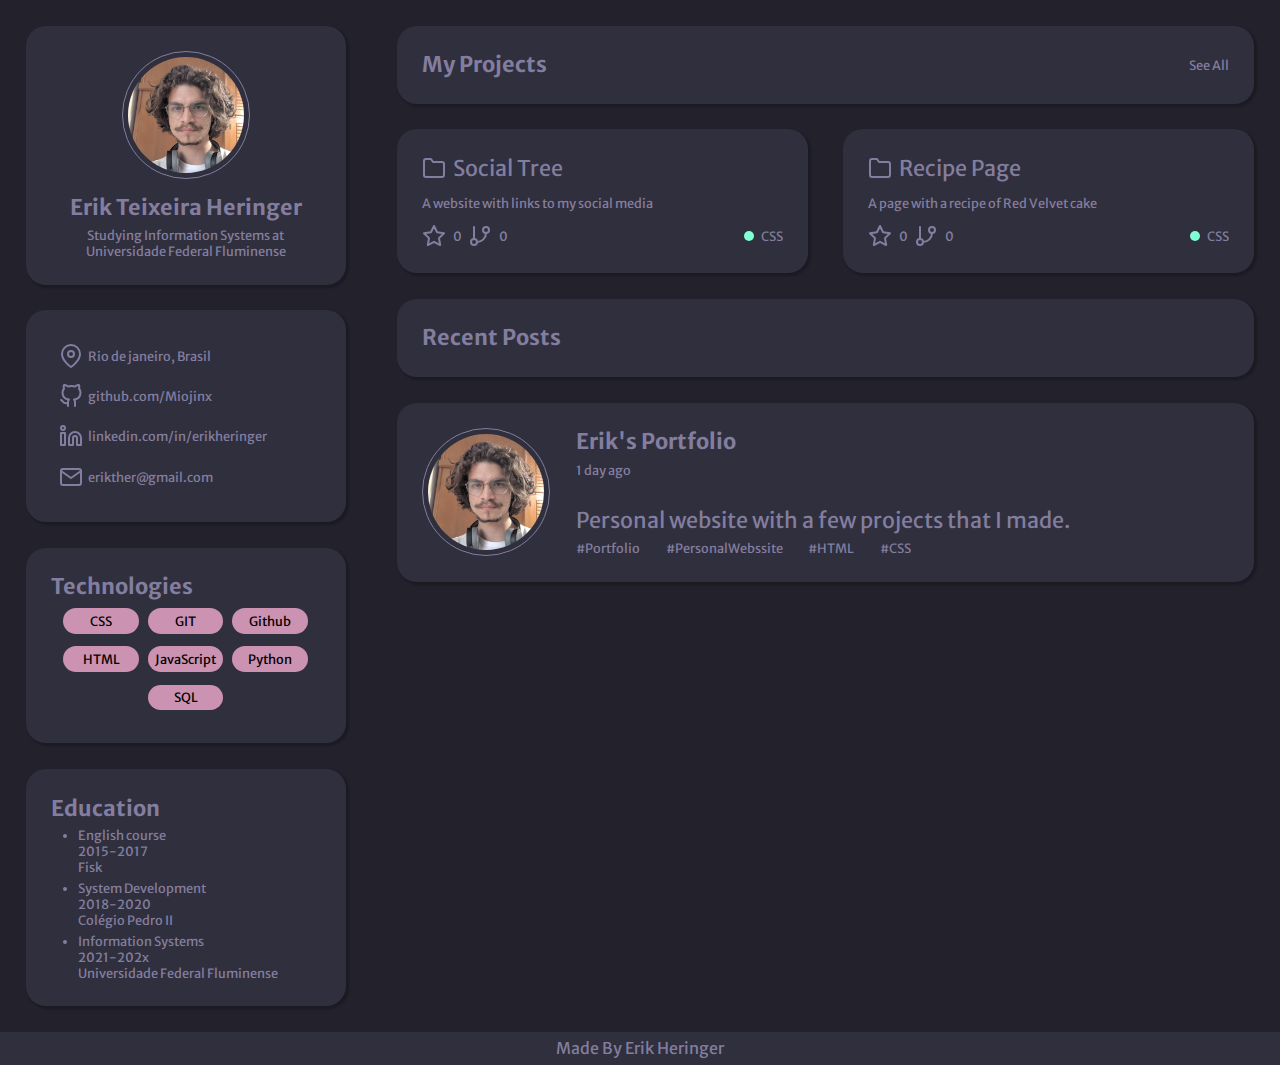
==== commit 294286a5: "Added sql to technologies" ====
--- a/index.html
+++ b/index.html
@@ -67,6 +67,9 @@
                     </div>
                     <div class="content-technologies">
                         <p>Python</p>
+                    </div>
+                    <div class="content-technologies">
+                        <p>SQL</p>
                     </div>
                 </div>
 
--- a/style.css
+++ b/style.css
@@ -445,7 +445,6 @@
 
     #erik-icon {
         width: 15vw;
-        
     }
 
     #container-profile {
@@ -473,10 +472,18 @@
         margin-bottom: 4vw;
     }
 
+    #technologies h2{
+        padding-left: 2vw;
+    }
+
     #education {
         width: 80vw;
         padding: 3vw;
         margin-bottom: 4vw;
+    }
+
+    #education h2{
+        padding-left: 2vw;
     }
 
     main {
@@ -503,6 +510,7 @@
 
     #recent-posts {
         width: 80vw;
+        padding: 3vw;
         border-radius: 15px;
         margin-bottom: 4vw;
     }
